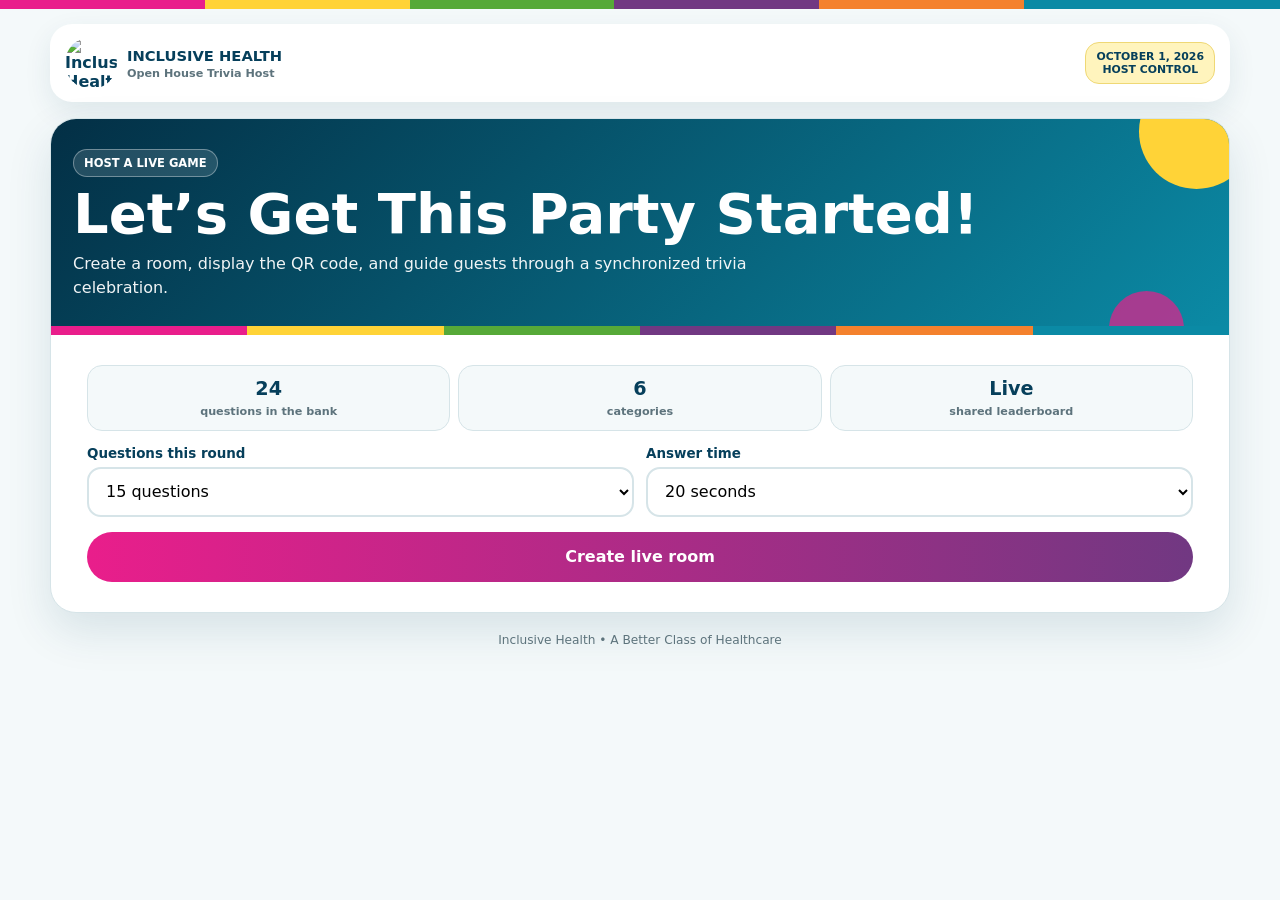
==== host.html @ 70057f71 "Add host control screen" ====
<!doctype html><html lang="en"><head><meta charset="utf-8"><meta name="viewport" content="width=device-width,initial-scale=1,viewport-fit=cover"><meta name="theme-color" content="#063f5b"><title>Host Open House Trivia | Inclusive Health</title><link rel="stylesheet" href="game.css"></head><body><main class="page host-page"><header class="brandbar"><a class="brand" href="./"><img src="https://images.squarespace-cdn.com/content/v1/674f7e31ce16dd4264900e71/3a376c65-bc24-4843-884c-dce5434db46b/8030910E-7BFC-44A9-BD51-C8914696BE5C-min.png" alt="Inclusive Health logo"><span><span class="brand-name">INCLUSIVE HEALTH</span><span class="tag">Open House Trivia Host</span></span></a><div class="event">OCTOBER 1, 2026<br>HOST CONTROL</div></header><div id="mode-banner" class="mode hidden"></div><section id="setup-section" class="panel"><div class="hero"><span class="eyebrow">HOST A LIVE GAME</span><h1>Let’s Get This Party Started!</h1><p>Create a room, display the QR code, and guide guests through a synchronized trivia celebration.</p></div><div class="stripe"><span></span><span></span><span></span><span></span><span></span><span></span></div><div class="content stack"><div class="metrics"><div class="metric"><strong>24</strong><span>questions in the bank</span></div><div class="metric"><strong>6</strong><span>categories</span></div><div class="metric"><strong>Live</strong><span>shared leaderboard</span></div></div><div class="form-row"><div><label class="label" for="question-count-select">Questions this round</label><select id="question-count-select" class="select"><option value="10">10 questions</option><option value="15" selected>15 questions</option><option value="20">20 questions</option><option value="24">All 24 questions</option></select></div><div><label class="label" for="duration-select">Answer time</label><select id="duration-select" class="select"><option value="15">15 seconds</option><option value="20" selected>20 seconds</option><option value="30">30 seconds</option></select></div></div><button id="create-room-button" class="btn primary">Create live room</button></div></section><section id="lobby-section" class="hidden host-grid"><div class="panel"><div class="hero"><span class="eyebrow">ROOM IS OPEN</span><h1>Scan, Join & Celebrate!</h1><p>Guests scan the QR code or enter the room code on their phones.</p></div><div class="stripe"><span></span><span></span><span></span><span></span><span></span><span></span></div><div class="content center"><div id="host-room-code" class="host-code"></div><p id="lobby-player-count">0 players joined</p><div class="actions"><button id="start-button" class="btn primary">Start the game</button><a id="join-link" class="btn secondary" target="_blank">Open player view</a></div></div></div><aside class="host-side"><div class="card qr-card"><h2>Join the room</h2><div id="qr-target"></div><div id="join-url"></div></div><div class="card"><h2>Players</h2><div id="player-list" class="player-list"></div></div></aside></section><section id="game-section" class="hidden host-grid"><div class="panel"><div class="content"><div class="status"><span id="host-question-number" class="badge"></span><span class="badge"><span id="game-player-count">0</span> players</span></div><div class="timer-label"><span>Time remaining</span><span id="host-timer">20s</span></div><div class="timer"><div id="host-timer-bar"></div></div><div id="host-category" class="category"></div><h1 id="host-question" class="question"></h1><div id="host-answer-list" class="answers"></div><div id="host-explanation" class="feedback hidden"></div><div class="actions" style="margin-top:16px"><button id="reveal-button" class="btn yellow">Reveal answer</button><button id="leaderboard-button" class="btn teal hidden">Show leaderboard</button><button id="next-button" class="btn primary hidden">Next question</button><button id="finish-button" class="btn danger hidden">Finish game</button></div></div></div><aside class="host-side"><div class="card"><h2>Live responses</h2><p><strong id="response-count">0</strong> of <strong id="response-total">0</strong> answered</p><div id="response-list" class="response-list"></div></div><div class="card"><h2>Top players</h2><table class="leaderboard"><tbody id="host-board"></tbody></table></div></aside></section><section id="finish-section" class="panel hidden"><div class="hero center"><span class="eyebrow">FINAL RESULTS</span><h1>What a Celebration!</h1><p>Thank you for helping make Inclusive Health’s Open House memorable.</p></div><div class="stripe"><span></span><span></span><span></span><span></span><span></span><span></span></div><div class="content"><table class="leaderboard"><thead><tr><th>Rank</th><th>Player</th><th>Points</th></tr></thead><tbody id="final-host-board"></tbody></table></div></section><footer>Inclusive Health • A Better Class of Healthcare</footer></main><script src="https://cdn.jsdelivr.net/npm/qrcodejs@1.0.0/qrcode.min.js"></script><script type="module" src="host.js"></script></body></html>
---- game.css ----
:root{--navy:#063f5b;--deep:#032f45;--teal:#0b8aa5;--pink:#e91e8b;--yellow:#ffd337;--green:#56a938;--purple:#713882;--orange:#f4812d;--ink:#17323d;--muted:#5d737c;--paper:#fff;--soft:#f4f9fa;--border:#d6e4e8;--success:#16794b;--error:#b53643}*{box-sizing:border-box}body{margin:0;min-height:100vh;font-family:Inter,system-ui,sans-serif;color:var(--ink);background:linear-gradient(90deg,var(--pink) 0 16%,var(--yellow) 16% 32%,var(--green) 32% 48%,var(--purple) 48% 64%,var(--orange) 64% 80%,var(--teal) 80%) top/100% 9px no-repeat,var(--soft)}button,input,select{font:inherit}.hidden{display:none!important}.page{width:min(100% - 24px,860px);margin:auto;padding:24px 0 48px}.host-page{width:min(100% - 24px,1180px)}.brandbar{display:flex;align-items:center;justify-content:space-between;gap:12px;padding:13px 15px;margin-bottom:16px;border-radius:22px;background:#fff;box-shadow:0 10px 28px rgba(6,63,91,.09)}.brand{display:flex;align-items:center;gap:10px;color:var(--navy);text-decoration:none;font-weight:900}.brand img{width:52px;height:52px;border-radius:50%;object-fit:cover}.brand-name{display:block;font-size:.92rem}.tag{display:block;margin-top:3px;color:var(--muted);font-size:.7rem}.event{padding:7px 10px;border:1px solid #efd875;border-radius:14px;background:#fff4bd;color:var(--navy);font-size:.68rem;font-weight:900;text-align:center}.panel,.card{border:1px solid var(--border);border-radius:26px;background:#fff;box-shadow:0 18px 45px rgba(6,63,91,.12);overflow:hidden}.hero{position:relative;overflow:hidden;padding:30px 22px 26px;color:#fff;background:linear-gradient(135deg,var(--deep),var(--teal))}.hero:before{content:"";position:absolute;width:115px;height:115px;right:-25px;top:-45px;border-radius:50%;background:var(--yellow)}.hero:after{content:"";position:absolute;width:75px;height:75px;right:45px;bottom:-40px;border-radius:50%;background:var(--pink);opacity:.7}.hero>*{position:relative;z-index:1}.hero h1{margin:0 0 10px;font-size:clamp(2rem,8vw,3.5rem);line-height:.98}.hero p{margin:0;max-width:680px;line-height:1.5;color:rgba(255,255,255,.94)}.eyebrow{display:inline-block;margin-bottom:10px;padding:6px 10px;border:1px solid rgba(255,255,255,.35);border-radius:999px;background:rgba(255,255,255,.13);font-size:.72rem;font-weight:900}.stripe{display:grid;grid-template-columns:repeat(6,1fr);height:9px}.stripe span:nth-child(1){background:var(--pink)}.stripe span:nth-child(2){background:var(--yellow)}.stripe span:nth-child(3){background:var(--green)}.stripe span:nth-child(4){background:var(--purple)}.stripe span:nth-child(5){background:var(--orange)}.stripe span:nth-child(6){background:var(--teal)}.content{padding:22px}.stack{display:grid;gap:15px}.facts,.metrics{display:grid;grid-template-columns:repeat(3,1fr);gap:8px}.fact,.metric{padding:11px 7px;border:1px solid var(--border);border-radius:15px;background:var(--soft);text-align:center}.fact strong,.metric strong{display:block;color:var(--navy);font-size:1.2rem}.fact span,.metric span{color:var(--muted);font-size:.7rem;font-weight:800}.notice,.mode{padding:12px 14px;border-radius:13px;line-height:1.4;font-size:.84rem}.notice{border-left:5px solid var(--green);background:#eff9ea}.mode{margin-bottom:14px;border-left:5px solid var(--orange);background:#fff7ed;color:#654000}.form-row{display:grid;gap:12px}.label{display:block;margin-bottom:6px;color:var(--navy);font-size:.84rem;font-weight:900}.input,.select{width:100%;min-height:50px;padding:11px 13px;border:2px solid var(--border);border-radius:14px;background:#fff}.error{padding:11px 13px;border-radius:12px;background:#fff0f2;color:var(--error);font-weight:800}.btn{min-height:50px;padding:12px 18px;border:0;border-radius:999px;font-weight:900;cursor:pointer}.primary{color:#fff;background:linear-gradient(90deg,var(--pink),var(--purple))}.secondary{border:2px solid var(--navy);color:var(--navy);background:#fff}.yellow{color:var(--navy);background:var(--yellow)}.teal{color:#fff;background:var(--teal)}.danger{color:#fff;background:var(--error)}.actions{display:flex;flex-wrap:wrap;gap:9px}.actions>*{flex:1 1 160px}.center{text-align:center}.waiting-icon{font-size:3.4rem}.room-code,.host-code{display:inline-block;color:var(--navy);font-weight:950;letter-spacing:.12em}.room-code{padding:8px 14px;border:2px dashed var(--teal);border-radius:15px;background:#f0fbfc;font-size:clamp(2rem,10vw,3.5rem)}.host-code{font-size:clamp(2.8rem,9vw,5rem)}.status,.timer-label{display:flex;justify-content:space-between;gap:10px;color:var(--muted);font-size:.82rem;font-weight:900}.badge{padding:6px 10px;border-radius:999px;background:#f6eff8;color:var(--purple)}.progress,.timer{height:10px;margin:10px 0 17px;overflow:hidden;border-radius:999px;background:#e7f0f2}.progress>div{height:100%;background:linear-gradient(90deg,var(--yellow),var(--pink))}.timer>div{height:100%;background:var(--teal);transition:width .2s linear}.category{margin-bottom:7px;color:var(--teal);font-size:.72rem;font-weight:950;letter-spacing:.08em;text-transform:uppercase}.question{margin:0 0 16px;color:var(--navy);font-size:clamp(1.4rem,5vw,2rem);line-height:1.18}.answers{display:grid;gap:9px}.answer{display:flex;align-items:center;width:100%;min-height:54px;padding:12px 14px;border:2px solid var(--border);border-radius:16px;background:#fff;color:var(--ink);text-align:left;font-weight:800}.answer.selected{border-color:var(--purple);background:#f6eff8}.answer.correct{border-color:var(--success);background:#edf9f2}.answer.incorrect{border-color:var(--error);background:#fff0f2}.letter{display:inline-grid;width:30px;height:30px;margin-right:9px;place-items:center;border-radius:50%;background:#e7f0f2;color:var(--navy);font-weight:950}.feedback{margin-top:14px;padding:14px;border-left:5px solid var(--teal);border-radius:14px;background:var(--soft);line-height:1.45}.leaderboard{width:100%;border-collapse:collapse}.leaderboard th,.leaderboard td{padding:10px 7px;border-bottom:1px solid var(--border);text-align:left}.leaderboard th:last-child,.leaderboard td:last-child{text-align:right}.leaderboard tr.you{background:#fff7c8;font-weight:900}.rank{display:inline-grid;width:29px;height:29px;place-items:center;border-radius:50%;background:#e7f0f2}.host-grid{display:grid;gap:16px}.host-side{display:grid;gap:14px}.card{padding:18px;border-radius:20px;overflow:visible}.qr-card{text-align:center}.qr-card canvas{max-width:230px;width:100%;height:auto;padding:9px;border:1px solid var(--border);border-radius:16px;background:#fff}.player-list{display:grid;gap:7px}.player-chip{display:flex;justify-content:space-between;gap:10px;padding:9px 11px;border-radius:12px;background:var(--soft)}.response-list{display:grid;gap:10px}.response-track{height:10px;overflow:hidden;border-radius:999px;background:#e7f0f2}.response-fill{height:100%;background:var(--teal)}footer{padding:20px 8px 0;text-align:center;color:var(--muted);font-size:.76rem}.confetti-layer{pointer-events:none;position:fixed;inset:0;overflow:hidden;z-index:20}.confetti-piece{position:absolute;top:-24px;width:10px;height:18px;border-radius:3px;animation:fall linear forwards}@keyframes fall{to{transform:translate3d(var(--drift),110vh,0) rotate(720deg)}}@media(min-width:680px){.content{padding:30px 36px}.form-row{grid-template-columns:1fr 1fr}.host-grid{grid-template-columns:minmax(0,1.6fr) minmax(280px,.75fr);align-items:start}}@media(max-width:520px){.brandbar{align-items:flex-start}.brand img{width:46px;height:46px}.brand-name{font-size:.82rem}.tag{font-size:.63rem}.event{font-size:.61rem}.facts,.metrics{grid-template-columns:1fr}.actions{display:grid}.hero{padding:26px 18px}}
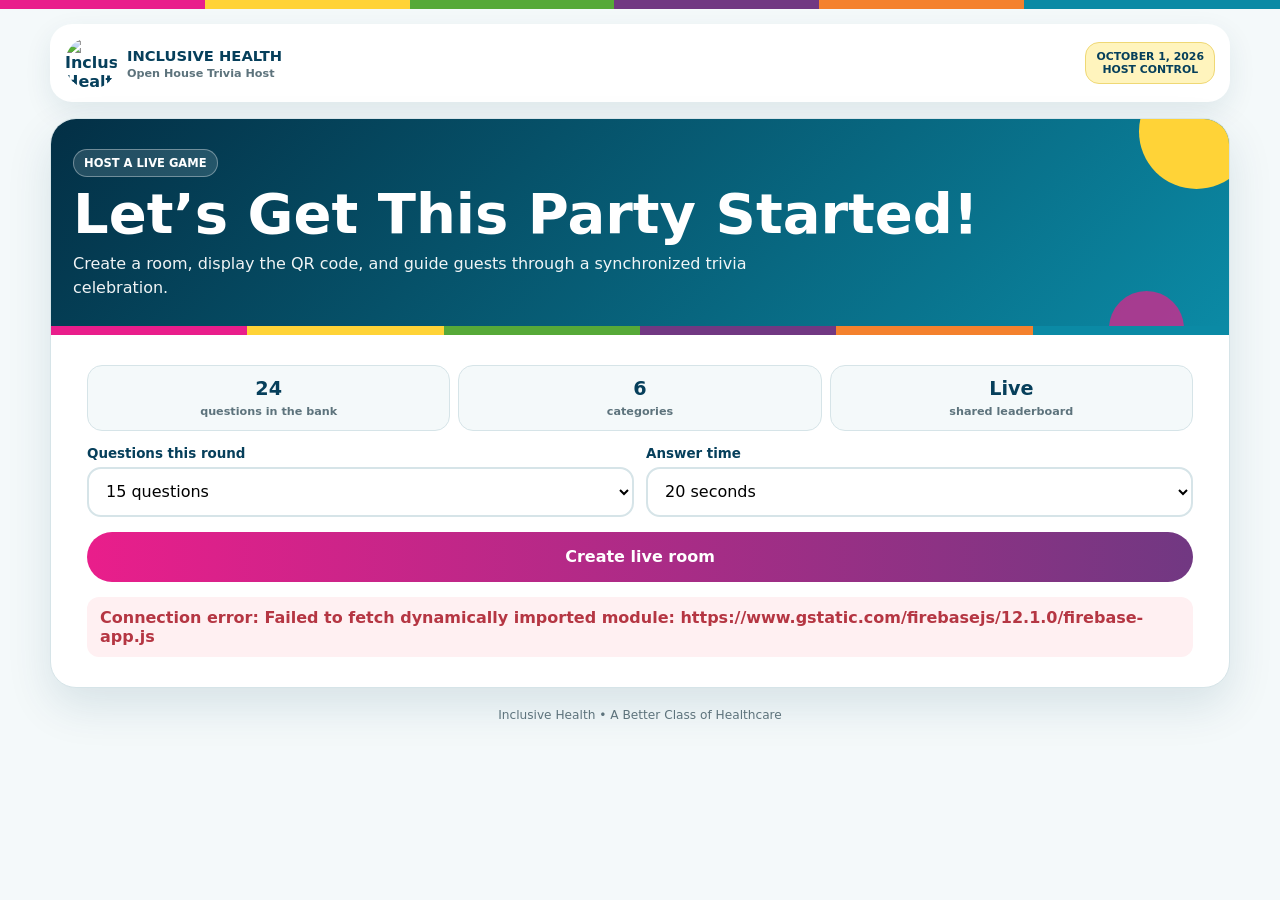
==== commit 6b9fa113: "Show Firebase errors and refresh host app cache" ====
--- a/host.html
+++ b/host.html
@@ -1 +1 @@
-<!doctype html><html lang="en"><head><meta charset="utf-8"><meta name="viewport" content="width=device-width,initial-scale=1,viewport-fit=cover"><meta name="theme-color" content="#063f5b"><title>Host Open House Trivia | Inclusive Health</title><link rel="stylesheet" href="game.css"></head><body><main class="page host-page"><header class="brandbar"><a class="brand" href="./"><img src="https://images.squarespace-cdn.com/content/v1/674f7e31ce16dd4264900e71/3a376c65-bc24-4843-884c-dce5434db46b/8030910E-7BFC-44A9-BD51-C8914696BE5C-min.png" alt="Inclusive Health logo"><span><span class="brand-name">INCLUSIVE HEALTH</span><span class="tag">Open House Trivia Host</span></span></a><div class="event">OCTOBER 1, 2026<br>HOST CONTROL</div></header><div id="mode-banner" class="mode hidden"></div><section id="setup-section" class="panel"><div class="hero"><span class="eyebrow">HOST A LIVE GAME</span><h1>Let’s Get This Party Started!</h1><p>Create a room, display the QR code, and guide guests through a synchronized trivia celebration.</p></div><div class="stripe"><span></span><span></span><span></span><span></span><span></span><span></span></div><div class="content stack"><div class="metrics"><div class="metric"><strong>24</strong><span>questions in the bank</span></div><div class="metric"><strong>6</strong><span>categories</span></div><div class="metric"><strong>Live</strong><span>shared leaderboard</span></div></div><div class="form-row"><div><label class="label" for="question-count-select">Questions this round</label><select id="question-count-select" class="select"><option value="10">10 questions</option><option value="15" selected>15 questions</option><option value="20">20 questions</option><option value="24">All 24 questions</option></select></div><div><label class="label" for="duration-select">Answer time</label><select id="duration-select" class="select"><option value="15">15 seconds</option><option value="20" selected>20 seconds</option><option value="30">30 seconds</option></select></div></div><button id="create-room-button" class="btn primary">Create live room</button></div></section><section id="lobby-section" class="hidden host-grid"><div class="panel"><div class="hero"><span class="eyebrow">ROOM IS OPEN</span><h1>Scan, Join & Celebrate!</h1><p>Guests scan the QR code or enter the room code on their phones.</p></div><div class="stripe"><span></span><span></span><span></span><span></span><span></span><span></span></div><div class="content center"><div id="host-room-code" class="host-code"></div><p id="lobby-player-count">0 players joined</p><div class="actions"><button id="start-button" class="btn primary">Start the game</button><a id="join-link" class="btn secondary" target="_blank">Open player view</a></div></div></div><aside class="host-side"><div class="card qr-card"><h2>Join the room</h2><div id="qr-target"></div><div id="join-url"></div></div><div class="card"><h2>Players</h2><div id="player-list" class="player-list"></div></div></aside></section><section id="game-section" class="hidden host-grid"><div class="panel"><div class="content"><div class="status"><span id="host-question-number" class="badge"></span><span class="badge"><span id="game-player-count">0</span> players</span></div><div class="timer-label"><span>Time remaining</span><span id="host-timer">20s</span></div><div class="timer"><div id="host-timer-bar"></div></div><div id="host-category" class="category"></div><h1 id="host-question" class="question"></h1><div id="host-answer-list" class="answers"></div><div id="host-explanation" class="feedback hidden"></div><div class="actions" style="margin-top:16px"><button id="reveal-button" class="btn yellow">Reveal answer</button><button id="leaderboard-button" class="btn teal hidden">Show leaderboard</button><button id="next-button" class="btn primary hidden">Next question</button><button id="finish-button" class="btn danger hidden">Finish game</button></div></div></div><aside class="host-side"><div class="card"><h2>Live responses</h2><p><strong id="response-count">0</strong> of <strong id="response-total">0</strong> answered</p><div id="response-list" class="response-list"></div></div><div class="card"><h2>Top players</h2><table class="leaderboard"><tbody id="host-board"></tbody></table></div></aside></section><section id="finish-section" class="panel hidden"><div class="hero center"><span class="eyebrow">FINAL RESULTS</span><h1>What a Celebration!</h1><p>Thank you for helping make Inclusive Health’s Open House memorable.</p></div><div class="stripe"><span></span><span></span><span></span><span></span><span></span><span></span></div><div class="content"><table class="leaderboard"><thead><tr><th>Rank</th><th>Player</th><th>Points</th></tr></thead><tbody id="final-host-board"></tbody></table></div></section><footer>Inclusive Health • A Better Class of Healthcare</footer></main><script src="https://cdn.jsdelivr.net/npm/qrcodejs@1.0.0/qrcode.min.js"></script><script type="module" src="host.js"></script></body></html>+<!doctype html><html lang="en"><head><meta charset="utf-8"><meta name="viewport" content="width=device-width,initial-scale=1,viewport-fit=cover"><meta name="theme-color" content="#063f5b"><title>Host Open House Trivia | Inclusive Health</title><link rel="stylesheet" href="game.css"></head><body><main class="page host-page"><header class="brandbar"><a class="brand" href="./"><img src="https://images.squarespace-cdn.com/content/v1/674f7e31ce16dd4264900e71/3a376c65-bc24-4843-884c-dce5434db46b/8030910E-7BFC-44A9-BD51-C8914696BE5C-min.png" alt="Inclusive Health logo"><span><span class="brand-name">INCLUSIVE HEALTH</span><span class="tag">Open House Trivia Host</span></span></a><div class="event">OCTOBER 1, 2026<br>HOST CONTROL</div></header><div id="mode-banner" class="mode hidden"></div><section id="setup-section" class="panel"><div class="hero"><span class="eyebrow">HOST A LIVE GAME</span><h1>Let’s Get This Party Started!</h1><p>Create a room, display the QR code, and guide guests through a synchronized trivia celebration.</p></div><div class="stripe"><span></span><span></span><span></span><span></span><span></span><span></span></div><div class="content stack"><div class="metrics"><div class="metric"><strong>24</strong><span>questions in the bank</span></div><div class="metric"><strong>6</strong><span>categories</span></div><div class="metric"><strong>Live</strong><span>shared leaderboard</span></div></div><div class="form-row"><div><label class="label" for="question-count-select">Questions this round</label><select id="question-count-select" class="select"><option value="10">10 questions</option><option value="15" selected>15 questions</option><option value="20">20 questions</option><option value="24">All 24 questions</option></select></div><div><label class="label" for="duration-select">Answer time</label><select id="duration-select" class="select"><option value="15">15 seconds</option><option value="20" selected>20 seconds</option><option value="30">30 seconds</option></select></div></div><button id="create-room-button" class="btn primary">Create live room</button><div id="host-error" class="error hidden" role="alert"></div></div></section><section id="lobby-section" class="hidden host-grid"><div class="panel"><div class="hero"><span class="eyebrow">ROOM IS OPEN</span><h1>Scan, Join & Celebrate!</h1><p>Guests scan the QR code or enter the room code on their phones.</p></div><div class="stripe"><span></span><span></span><span></span><span></span><span></span><span></span></div><div class="content center"><div id="host-room-code" class="host-code"></div><p id="lobby-player-count">0 players joined</p><div class="actions"><button id="start-button" class="btn primary">Start the game</button><a id="join-link" class="btn secondary" target="_blank">Open player view</a></div></div></div><aside class="host-side"><div class="card qr-card"><h2>Join the room</h2><div id="qr-target"></div><div id="join-url"></div></div><div class="card"><h2>Players</h2><div id="player-list" class="player-list"></div></div></aside></section><section id="game-section" class="hidden host-grid"><div class="panel"><div class="content"><div class="status"><span id="host-question-number" class="badge"></span><span class="badge"><span id="game-player-count">0</span> players</span></div><div class="timer-label"><span>Time remaining</span><span id="host-timer">20s</span></div><div class="timer"><div id="host-timer-bar"></div></div><div id="host-category" class="category"></div><h1 id="host-question" class="question"></h1><div id="host-answer-list" class="answers"></div><div id="host-explanation" class="feedback hidden"></div><div class="actions" style="margin-top:16px"><button id="reveal-button" class="btn yellow">Reveal answer</button><button id="leaderboard-button" class="btn teal hidden">Show leaderboard</button><button id="next-button" class="btn primary hidden">Next question</button><button id="finish-button" class="btn danger hidden">Finish game</button></div></div></div><aside class="host-side"><div class="card"><h2>Live responses</h2><p><strong id="response-count">0</strong> of <strong id="response-total">0</strong> answered</p><div id="response-list" class="response-list"></div></div><div class="card"><h2>Top players</h2><table class="leaderboard"><tbody id="host-board"></tbody></table></div></aside></section><section id="finish-section" class="panel hidden"><div class="hero center"><span class="eyebrow">FINAL RESULTS</span><h1>What a Celebration!</h1><p>Thank you for helping make Inclusive Health’s Open House memorable.</p></div><div class="stripe"><span></span><span></span><span></span><span></span><span></span><span></span></div><div class="content"><table class="leaderboard"><thead><tr><th>Rank</th><th>Player</th><th>Points</th></tr></thead><tbody id="final-host-board"></tbody></table></div></section><footer>Inclusive Health • A Better Class of Healthcare</footer></main><script src="https://cdn.jsdelivr.net/npm/qrcodejs@1.0.0/qrcode.min.js"></script><script>function showHostError(value){const box=document.getElementById('host-error');if(!box)return;const message=value&&value.message?value.message:String(value||'The game could not connect to Firebase.');box.textContent='Connection error: '+message;box.classList.remove('hidden')}window.addEventListener('error',event=>showHostError(event.error||event.message));window.addEventListener('unhandledrejection',event=>showHostError(event.reason));</script><script type="module" src="host.js?v=20260728-2006"></script></body></html>
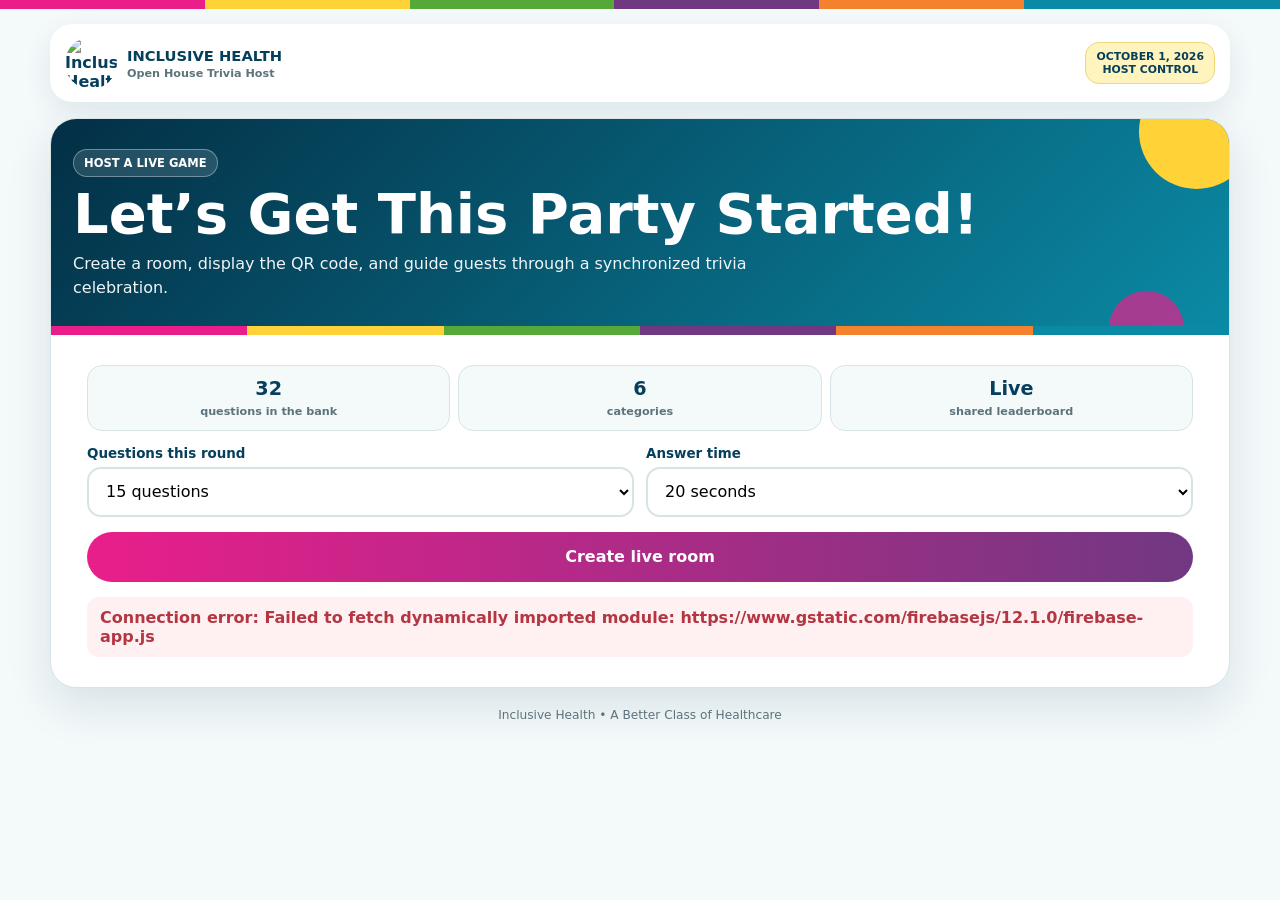
==== commit a01818de: "Update host controls for expanded trivia bank" ====
--- a/host.html
+++ b/host.html
@@ -1 +1 @@
-<!doctype html><html lang="en"><head><meta charset="utf-8"><meta name="viewport" content="width=device-width,initial-scale=1,viewport-fit=cover"><meta name="theme-color" content="#063f5b"><title>Host Open House Trivia | Inclusive Health</title><link rel="stylesheet" href="game.css"></head><body><main class="page host-page"><header class="brandbar"><a class="brand" href="./"><img src="https://images.squarespace-cdn.com/content/v1/674f7e31ce16dd4264900e71/3a376c65-bc24-4843-884c-dce5434db46b/8030910E-7BFC-44A9-BD51-C8914696BE5C-min.png" alt="Inclusive Health logo"><span><span class="brand-name">INCLUSIVE HEALTH</span><span class="tag">Open House Trivia Host</span></span></a><div class="event">OCTOBER 1, 2026<br>HOST CONTROL</div></header><div id="mode-banner" class="mode hidden"></div><section id="setup-section" class="panel"><div class="hero"><span class="eyebrow">HOST A LIVE GAME</span><h1>Let’s Get This Party Started!</h1><p>Create a room, display the QR code, and guide guests through a synchronized trivia celebration.</p></div><div class="stripe"><span></span><span></span><span></span><span></span><span></span><span></span></div><div class="content stack"><div class="metrics"><div class="metric"><strong>24</strong><span>questions in the bank</span></div><div class="metric"><strong>6</strong><span>categories</span></div><div class="metric"><strong>Live</strong><span>shared leaderboard</span></div></div><div class="form-row"><div><label class="label" for="question-count-select">Questions this round</label><select id="question-count-select" class="select"><option value="10">10 questions</option><option value="15" selected>15 questions</option><option value="20">20 questions</option><option value="24">All 24 questions</option></select></div><div><label class="label" for="duration-select">Answer time</label><select id="duration-select" class="select"><option value="15">15 seconds</option><option value="20" selected>20 seconds</option><option value="30">30 seconds</option></select></div></div><button id="create-room-button" class="btn primary">Create live room</button><div id="host-error" class="error hidden" role="alert"></div></div></section><section id="lobby-section" class="hidden host-grid"><div class="panel"><div class="hero"><span class="eyebrow">ROOM IS OPEN</span><h1>Scan, Join & Celebrate!</h1><p>Guests scan the QR code or enter the room code on their phones.</p></div><div class="stripe"><span></span><span></span><span></span><span></span><span></span><span></span></div><div class="content center"><div id="host-room-code" class="host-code"></div><p id="lobby-player-count">0 players joined</p><div class="actions"><button id="start-button" class="btn primary">Start the game</button><a id="join-link" class="btn secondary" target="_blank">Open player view</a></div></div></div><aside class="host-side"><div class="card qr-card"><h2>Join the room</h2><div id="qr-target"></div><div id="join-url"></div></div><div class="card"><h2>Players</h2><div id="player-list" class="player-list"></div></div></aside></section><section id="game-section" class="hidden host-grid"><div class="panel"><div class="content"><div class="status"><span id="host-question-number" class="badge"></span><span class="badge"><span id="game-player-count">0</span> players</span></div><div class="timer-label"><span>Time remaining</span><span id="host-timer">20s</span></div><div class="timer"><div id="host-timer-bar"></div></div><div id="host-category" class="category"></div><h1 id="host-question" class="question"></h1><div id="host-answer-list" class="answers"></div><div id="host-explanation" class="feedback hidden"></div><div class="actions" style="margin-top:16px"><button id="reveal-button" class="btn yellow">Reveal answer</button><button id="leaderboard-button" class="btn teal hidden">Show leaderboard</button><button id="next-button" class="btn primary hidden">Next question</button><button id="finish-button" class="btn danger hidden">Finish game</button></div></div></div><aside class="host-side"><div class="card"><h2>Live responses</h2><p><strong id="response-count">0</strong> of <strong id="response-total">0</strong> answered</p><div id="response-list" class="response-list"></div></div><div class="card"><h2>Top players</h2><table class="leaderboard"><tbody id="host-board"></tbody></table></div></aside></section><section id="finish-section" class="panel hidden"><div class="hero center"><span class="eyebrow">FINAL RESULTS</span><h1>What a Celebration!</h1><p>Thank you for helping make Inclusive Health’s Open House memorable.</p></div><div class="stripe"><span></span><span></span><span></span><span></span><span></span><span></span></div><div class="content"><table class="leaderboard"><thead><tr><th>Rank</th><th>Player</th><th>Points</th></tr></thead><tbody id="final-host-board"></tbody></table></div></section><footer>Inclusive Health • A Better Class of Healthcare</footer></main><script src="https://cdn.jsdelivr.net/npm/qrcodejs@1.0.0/qrcode.min.js"></script><script>function showHostError(value){const box=document.getElementById('host-error');if(!box)return;const message=value&&value.message?value.message:String(value||'The game could not connect to Firebase.');box.textContent='Connection error: '+message;box.classList.remove('hidden')}window.addEventListener('error',event=>showHostError(event.error||event.message));window.addEventListener('unhandledrejection',event=>showHostError(event.reason));</script><script type="module" src="host.js?v=20260728-2006"></script></body></html>+<!doctype html><html lang="en"><head><meta charset="utf-8"><meta name="viewport" content="width=device-width,initial-scale=1,viewport-fit=cover"><meta name="theme-color" content="#063f5b"><title>Host Open House Trivia | Inclusive Health</title><link rel="stylesheet" href="game.css"></head><body><main class="page host-page"><header class="brandbar"><a class="brand" href="./"><img src="https://images.squarespace-cdn.com/content/v1/674f7e31ce16dd4264900e71/3a376c65-bc24-4843-884c-dce5434db46b/8030910E-7BFC-44A9-BD51-C8914696BE5C-min.png" alt="Inclusive Health logo"><span><span class="brand-name">INCLUSIVE HEALTH</span><span class="tag">Open House Trivia Host</span></span></a><div class="event">OCTOBER 1, 2026<br>HOST CONTROL</div></header><div id="mode-banner" class="mode hidden"></div><section id="setup-section" class="panel"><div class="hero"><span class="eyebrow">HOST A LIVE GAME</span><h1>Let’s Get This Party Started!</h1><p>Create a room, display the QR code, and guide guests through a synchronized trivia celebration.</p></div><div class="stripe"><span></span><span></span><span></span><span></span><span></span><span></span></div><div class="content stack"><div class="metrics"><div class="metric"><strong id="question-bank-count">—</strong><span>questions in the bank</span></div><div class="metric"><strong id="category-count">—</strong><span>categories</span></div><div class="metric"><strong>Live</strong><span>shared leaderboard</span></div></div><div class="form-row"><div><label class="label" for="question-count-select">Questions this round</label><select id="question-count-select" class="select"><option value="10">10 questions</option><option value="15" selected>15 questions</option><option value="20">20 questions</option><option value="25">25 questions</option><option value="30">30 questions</option><option id="all-questions-option" value="all">All questions</option></select></div><div><label class="label" for="duration-select">Answer time</label><select id="duration-select" class="select"><option value="15">15 seconds</option><option value="20" selected>20 seconds</option><option value="30">30 seconds</option></select></div></div><button id="create-room-button" class="btn primary">Create live room</button><div id="host-error" class="error hidden" role="alert"></div></div></section><section id="lobby-section" class="hidden host-grid"><div class="panel"><div class="hero"><span class="eyebrow">ROOM IS OPEN</span><h1>Scan, Join & Celebrate!</h1><p>Guests scan the QR code or enter the room code on their phones.</p></div><div class="stripe"><span></span><span></span><span></span><span></span><span></span><span></span></div><div class="content center"><div id="host-room-code" class="host-code"></div><p id="lobby-player-count">0 players joined</p><div class="actions"><button id="start-button" class="btn primary">Start the game</button><a id="join-link" class="btn secondary" target="_blank">Open player view</a></div></div></div><aside class="host-side"><div class="card qr-card"><h2>Join the room</h2><div id="qr-target"></div><div id="join-url"></div></div><div class="card"><h2>Players</h2><div id="player-list" class="player-list"></div></div></aside></section><section id="game-section" class="hidden host-grid"><div class="panel"><div class="content"><div class="status"><span id="host-question-number" class="badge"></span><span class="badge"><span id="game-player-count">0</span> players</span></div><div class="timer-label"><span>Time remaining</span><span id="host-timer">20s</span></div><div class="timer"><div id="host-timer-bar"></div></div><div id="host-category" class="category"></div><h1 id="host-question" class="question"></h1><div id="host-answer-list" class="answers"></div><div id="host-explanation" class="feedback hidden"></div><div class="actions" style="margin-top:16px"><button id="reveal-button" class="btn yellow">Reveal answer</button><button id="leaderboard-button" class="btn teal hidden">Show leaderboard</button><button id="next-button" class="btn primary hidden">Next question</button><button id="finish-button" class="btn danger hidden">Finish game</button></div></div></div><aside class="host-side"><div class="card"><h2>Live responses</h2><p><strong id="response-count">0</strong> of <strong id="response-total">0</strong> answered</p><div id="response-list" class="response-list"></div></div><div class="card"><h2>Top players</h2><table class="leaderboard"><tbody id="host-board"></tbody></table></div></aside></section><section id="finish-section" class="panel hidden"><div class="hero center"><span class="eyebrow">FINAL RESULTS</span><h1>What a Celebration!</h1><p>Thank you for helping make Inclusive Health’s Open House memorable.</p></div><div class="stripe"><span></span><span></span><span></span><span></span><span></span><span></span></div><div class="content"><table class="leaderboard"><thead><tr><th>Rank</th><th>Player</th><th>Points</th></tr></thead><tbody id="final-host-board"></tbody></table></div></section><footer>Inclusive Health • A Better Class of Healthcare</footer></main><script src="https://cdn.jsdelivr.net/npm/qrcodejs@1.0.0/qrcode.min.js"></script><script>function showHostError(value){const box=document.getElementById('host-error');if(!box)return;const message=value&&value.message?value.message:String(value||'The game could not connect to Firebase.');box.textContent='Connection error: '+message;box.classList.remove('hidden')}window.addEventListener('error',event=>showHostError(event.error||event.message));window.addEventListener('unhandledrejection',event=>showHostError(event.reason));</script><script type="module" src="host.js?v=20260807-1"></script></body></html>
